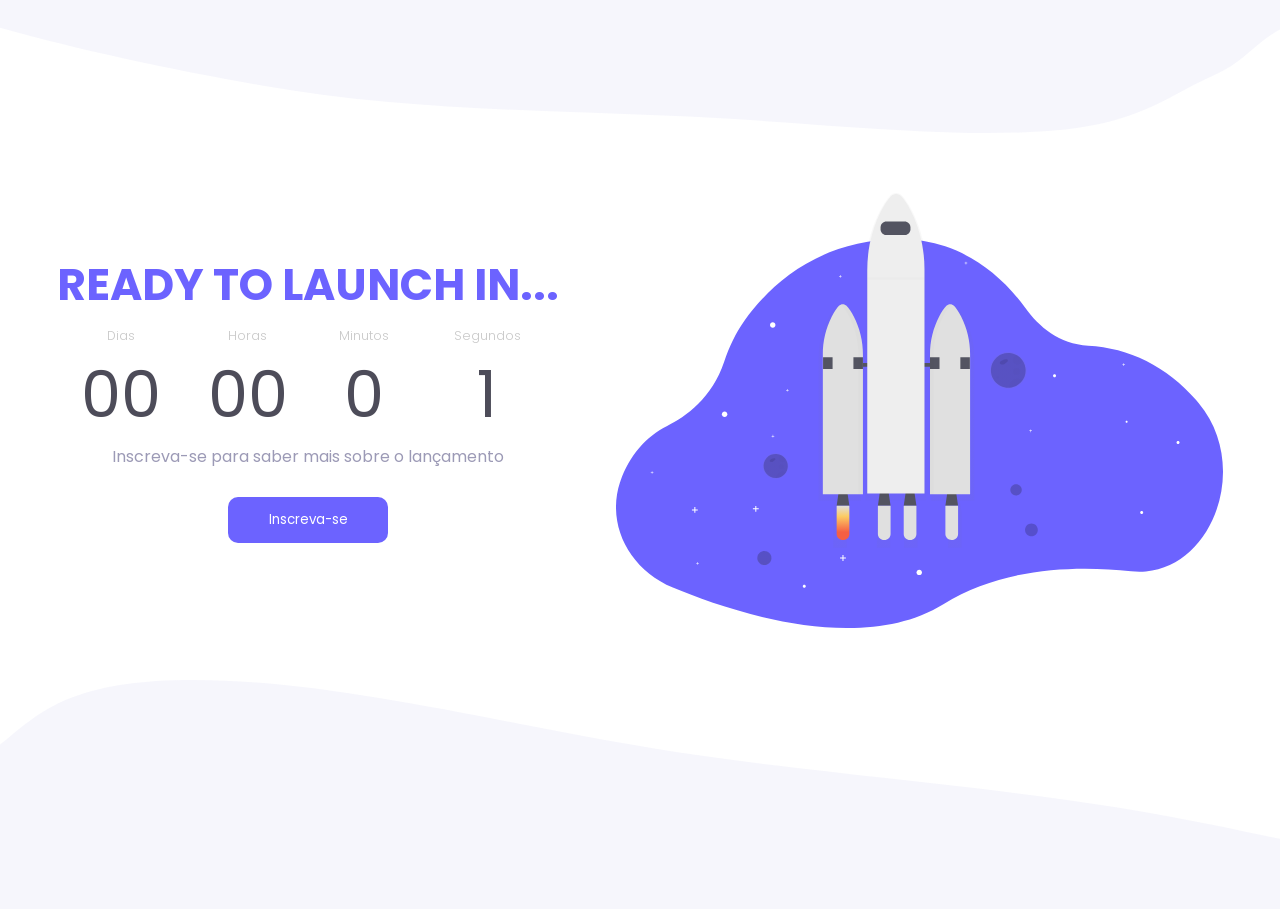
==== Challenges/countdown/index.html @ 74857f17 "countdownV1" ====
<!DOCTYPE html>
<html lang="en">
<head>
    <meta charset="UTF-8">
    <meta http-equiv="X-UA-Compatible" content="IE=edge">
    <meta name="viewport" content="width=device-width, initial-scale=1.0">
    <link rel="stylesheet" href="assets/css/main.css">
    <script defer src="assets/js/main.js"></script>

    <title>Countdown</title>
</head>
<body>
    <main class="container">

        <svg width="1366" height="133" viewBox="0 0 1366 133" fill="none" xmlns="http://www.w3.org/2000/svg">
            <path fill-rule="evenodd" clip-rule="evenodd" d="M1366 0H0V27.6503C79.0078 49.9323 172.154 69.6349 261.729 85.4662C372.219 104.994 481.981 108.913 592.365 112.854L592.365 112.854L592.366 112.854C635.236 114.385 678.2 115.919 721.337 118.372C749.93 119.998 779.133 122.067 808.302 124.134L808.302 124.134C896.408 130.376 984.192 136.596 1053.85 130.511C1119.23 124.8 1150.1 108.243 1181.04 91.6541C1191.39 86.1002 1201.76 80.5429 1213.42 75.3877C1230.71 67.7491 1241.26 58.8166 1251.75 49.9279C1265.59 38.2065 1279.34 26.5613 1308.34 18.0602C1324.57 13.3029 1344.23 9.33452 1366 5.86685V0Z" fill="#DDDBF2" fill-opacity="0.26"/>
        </svg>


        <section class="wrapper">

            <div class="contdown">
                <h1>Ready to launch in...</h1>

                    <table class="timer">
                        <tr class="timer-description">
                            <th>Dias</td>
                            <th>Horas</td>
                            <th>Minutos</td>
                            <th>Segundos</td>
                        </tr>

                        <tr>
                            <td id="day">00</td>
                            <td id="hour">00</td>
                            <td id="minute">00</td>
                            <td id="second">00</td>
                        </tr>
                    </table>

                <p>Inscreva-se para saber mais sobre o lançamento</p>

                <button>Inscreva-se</button>
            </div>

            <svg width="607" height="435" viewBox="0 0 607 435" fill="none" xmlns="http://www.w3.org/2000/svg">
                <g clip-path="url(#clip0)">
                <path d="M529.904 378.444C524.973 378.868 520.011 378.801 515.093 378.246C461.022 372.273 387.392 373.972 327.37 411.129C244.36 462.509 114.269 418.524 56.8832 394.594C13.0364 376.318 -9.72645 331.552 3.94626 289.533C4.13876 288.94 4.3366 288.347 4.54514 287.754C13.1487 262.783 30.1313 243.24 51.1618 232.881C69.4919 223.852 96.2544 204.998 108.163 168.771C113.082 153.812 119.83 139.739 128.594 127.473C152.063 94.6217 201.193 45.7001 285.689 46.0046C300.503 46.0763 315.207 48.563 329.22 53.3666C360.089 63.8754 387.969 85.2402 409.23 114.859C422.795 133.75 443.125 151.311 472.23 152.743C512.622 154.741 551.17 173.531 580.088 206.97C580.922 207.932 581.745 208.898 582.569 209.876C634.057 271.16 598.295 372.471 529.904 378.444Z" fill="#6C63FF"/>
                <g opacity="0.7">
                <path opacity="0.7" d="M148.362 372.434C152.438 372.434 155.742 369.133 155.742 365.061C155.742 360.989 152.438 357.688 148.362 357.688C144.287 357.688 140.983 360.989 140.983 365.061C140.983 369.133 144.287 372.434 148.362 372.434Z" fill="url(#paint0_linear)"/>
                </g>
                <path opacity="0.2" d="M148.363 372.102C152.255 372.102 155.41 368.95 155.41 365.061C155.41 361.172 152.255 358.019 148.363 358.019C144.47 358.019 141.315 361.172 141.315 365.061C141.315 368.95 144.47 372.102 148.363 372.102Z" fill="black"/>
                <path d="M108.606 223.981C110.113 223.981 111.333 222.761 111.333 221.256C111.333 219.751 110.113 218.531 108.606 218.531C107.1 218.531 105.879 219.751 105.879 221.256C105.879 222.761 107.1 223.981 108.606 223.981Z" fill="white"/>
                <path d="M303.243 382.12C304.749 382.12 305.97 380.9 305.97 379.395C305.97 377.89 304.749 376.67 303.243 376.67C301.737 376.67 300.516 377.89 300.516 379.395C300.516 380.9 301.737 382.12 303.243 382.12Z" fill="white"/>
                <path d="M188.279 394.808C189.121 394.808 189.803 394.126 189.803 393.285C189.803 392.445 189.121 391.763 188.279 391.763C187.438 391.763 186.755 392.445 186.755 393.285C186.755 394.126 187.438 394.808 188.279 394.808Z" fill="white"/>
                <path d="M525.686 321.081C526.527 321.081 527.21 320.399 527.21 319.558C527.21 318.718 526.527 318.036 525.686 318.036C524.844 318.036 524.162 318.718 524.162 319.558C524.162 320.399 524.844 321.081 525.686 321.081Z" fill="white"/>
                <path d="M438.527 184.312C439.369 184.312 440.051 183.63 440.051 182.79C440.051 181.949 439.369 181.267 438.527 181.267C437.685 181.267 437.003 181.949 437.003 182.79C437.003 183.63 437.685 184.312 438.527 184.312Z" fill="white"/>
                <path d="M562.046 251.094C562.888 251.094 563.57 250.412 563.57 249.571C563.57 248.73 562.888 248.049 562.046 248.049C561.205 248.049 560.522 248.73 560.522 249.571C560.522 250.412 561.205 251.094 562.046 251.094Z" fill="white"/>
                <path d="M156.731 134.76C158.237 134.76 159.458 133.54 159.458 132.035C159.458 130.531 158.237 129.311 156.731 129.311C155.225 129.311 154.004 130.531 154.004 132.035C154.004 133.54 155.225 134.76 156.731 134.76Z" fill="white"/>
                <path d="M81.7795 316.39H79.3519V313.965H78.3627V316.39H75.9351V317.379H78.3627V319.799H79.3519V317.379H81.7795V316.39Z" fill="white"/>
                <path d="M142.737 315.322H140.31V312.896H139.32V315.322H136.893V316.31H139.32V318.73H140.31V316.31H142.737V315.322Z" fill="white"/>
                <path d="M229.896 364.473H227.469V362.048H226.479V364.473H224.052V365.462H226.479V367.882H227.469V365.462H229.896V364.473Z" fill="white"/>
                <path d="M351.293 69.8323H350.186V68.7264H349.737V69.8323H348.63V70.2811H349.737V71.387H350.186V70.2811H351.293V69.8323Z" fill="white"/>
                <path d="M509.034 171.341H507.928V170.235H507.478V171.341H506.372V171.789H507.478V172.895H507.928V171.789H509.034V171.341Z" fill="white"/>
                <path d="M415.994 237.588H414.887V236.482H414.438V237.588H413.331V238.037H414.438V239.143H414.887V238.037H415.994V237.588Z" fill="white"/>
                <path d="M37.4141 279.26H36.3072V278.154H35.8581V279.26H34.7512V279.709H35.8581V280.814H36.3072V279.709H37.4141V279.26Z" fill="white"/>
                <path d="M82.865 370.083H81.7582V368.977H81.309V370.083H80.2021V370.532H81.309V371.637H81.7582V370.532H82.865V370.083Z" fill="white"/>
                <path d="M225.635 83.1886H224.528V82.0827H224.079V83.1886H222.972V83.6374H224.079V84.7433H224.528V83.6374H225.635V83.1886Z" fill="white"/>
                <path d="M158.26 242.93H157.153V241.825H156.704V242.93H155.597V243.379H156.704V244.485H157.153V243.379H158.26V242.93Z" fill="white"/>
                <path d="M172.698 196.985H171.591V195.879H171.142V196.985H170.035V197.433H171.142V198.539H171.591V197.433H172.698V196.985Z" fill="white"/>
                <g opacity="0.7">
                <path opacity="0.7" d="M400.049 303.013C403.451 303.013 406.209 300.257 406.209 296.858C406.209 293.459 403.451 290.703 400.049 290.703C396.647 290.703 393.889 293.459 393.889 296.858C393.889 300.257 396.647 303.013 400.049 303.013Z" fill="url(#paint1_linear)"/>
                </g>
                <path opacity="0.2" d="M400.049 302.559C403.2 302.559 405.754 300.006 405.754 296.858C405.754 293.71 403.2 291.158 400.049 291.158C396.898 291.158 394.343 293.71 394.343 296.858C394.343 300.006 396.898 302.559 400.049 302.559Z" fill="black"/>
                <path opacity="0.2" d="M415.411 343.359C418.934 343.359 421.79 340.506 421.79 336.986C421.79 333.466 418.934 330.612 415.411 330.612C411.888 330.612 409.032 333.466 409.032 336.986C409.032 340.506 411.888 343.359 415.411 343.359Z" fill="black"/>
                <g opacity="0.7">
                <path opacity="0.7" d="M358.244 164.032C358.288 150.642 355.077 137.442 348.887 125.566C345.951 119.988 343.272 116.526 341.208 114.394C340.42 113.562 339.39 112.998 338.264 112.782C337.138 112.565 335.972 112.707 334.931 113.187C334.098 113.482 333.346 113.967 332.733 114.603C329.947 117.488 327.429 121.302 325.247 125.357C318.738 137.516 315.362 151.103 315.424 164.892V173.162H310.114V76.9913C310.114 56.8393 305.601 36.9597 296.746 19.3293C292.554 10.9736 288.726 5.78066 285.79 2.59116C285.077 1.77946 284.2 1.1291 283.215 0.683544C282.231 0.237989 281.163 0.00750732 280.082 0.00750732C279.001 0.00750732 277.933 0.237989 276.949 0.683544C275.964 1.1291 275.087 1.77946 274.374 2.59116C270.396 6.91328 266.802 12.6298 263.68 18.7043C254.381 36.7193 249.659 57.1705 249.659 77.9102V173.125H245.071V164.454C245.13 150.674 241.754 137.097 235.249 124.946C233.051 120.891 230.532 117.076 227.763 114.191C226.958 113.338 225.901 112.764 224.746 112.554C223.591 112.345 222.4 112.51 221.346 113.027L221.539 113.128C220.867 113.427 220.259 113.851 219.747 114.378C217.689 116.515 215.01 119.972 212.074 125.55C205.884 137.426 202.672 150.626 202.717 164.016V307.73H219.1L217.293 319.542V354.873H230.693V319.542L228.902 307.725H245.05V176.833H249.638V307.158H262.722L260.846 319.542V354.873H274.246V319.542L272.369 307.142H290.014L288.127 319.542V354.873H301.527V319.542L299.65 307.142H310.098V176.849H315.408V307.939H319.713V307.741H333.947L332.161 319.542V354.873H345.561V319.542L343.769 307.725H358.244V164.032Z" fill="url(#paint2_linear)"/>
                </g>
                <path d="M233.35 312.672H220.662L222.929 297.28H231.083L233.35 312.672Z" fill="#535461"/>
                <g opacity="0.1">
                <path opacity="0.1" d="M222.298 303.392H231.714L231.083 299.091H222.929L222.298 303.392Z" fill="black"/>
                </g>
                <path d="M342.085 312.672H329.402L331.664 297.28H339.823L342.085 312.672Z" fill="#535461"/>
                <g opacity="0.1">
                <path opacity="0.1" d="M331.033 303.392H340.454L339.823 299.091H331.664L331.033 303.392Z" fill="black"/>
                </g>
                <path d="M274.577 312.672H261.894L264.155 297.28H272.315L274.577 312.672Z" fill="#535461"/>
                <g opacity="0.1">
                <path opacity="0.1" d="M263.524 303.392H272.946L272.315 299.091H264.155L263.524 303.392Z" fill="black"/>
                </g>
                <path d="M300.404 312.672H287.721L289.983 297.28H298.137L300.404 312.672Z" fill="#535461"/>
                <g opacity="0.1">
                <path opacity="0.1" d="M289.352 303.392H298.773L298.137 299.091H289.983L289.352 303.392Z" fill="black"/>
                </g>
                <path d="M323.964 170.08H233.351V173.702H323.964V170.08Z" fill="#535461"/>
                <path d="M337.968 112.872C337.489 112.343 336.905 111.921 336.253 111.632C335.601 111.343 334.895 111.194 334.182 111.194C333.469 111.194 332.763 111.343 332.111 111.632C331.459 111.921 330.875 112.343 330.396 112.872C327.76 115.682 325.375 119.395 323.295 123.343C317.125 135.224 313.934 148.424 313.996 161.809V301.164H354.1V161.222C354.15 148.207 351.114 135.366 345.24 123.749C342.454 118.321 339.92 114.923 337.968 112.872Z" fill="#E0E0E0"/>
                <path d="M222.966 112.872C223.445 112.343 224.029 111.921 224.681 111.632C225.333 111.343 226.039 111.194 226.752 111.194C227.465 111.194 228.171 111.343 228.823 111.632C229.475 111.921 230.059 112.343 230.538 112.872C233.179 115.682 235.559 119.395 237.644 123.343C243.812 135.225 247.003 148.425 246.943 161.809V301.164H206.839V161.222C206.789 148.207 209.825 135.366 215.699 123.749C218.48 118.321 221.015 114.923 222.966 112.872Z" fill="#E0E0E0"/>
                <path d="M207.069 164.192L216.587 164.24V175.962H207.069V164.192Z" fill="#535461"/>
                <path d="M237.425 164.192L246.943 164.24V175.962H237.425V164.192Z" fill="#535461"/>
                <path d="M313.997 164.192L323.509 164.24V175.962H313.997V164.192Z" fill="#535461"/>
                <path d="M344.353 164.192L353.865 164.24V175.962H344.353V164.192Z" fill="#535461"/>
                <g opacity="0.1">
                <path opacity="0.1" d="M237.644 123.162C235.559 119.213 233.179 115.5 230.538 112.69C229.792 111.864 228.795 111.305 227.701 111.099C226.606 110.894 225.475 111.053 224.479 111.552C225.053 111.838 225.571 112.223 226.009 112.69C228.645 115.5 231.03 119.213 233.11 123.162C239.28 135.042 242.471 148.243 242.409 161.628V300.972H246.943V161.633C247.004 148.247 243.813 135.045 237.644 123.162Z" fill="black"/>
                </g>
                <g opacity="0.1">
                <path opacity="0.1" d="M326.92 123.546C329 119.598 331.385 115.885 334.021 113.075C334.514 112.543 335.111 112.117 335.775 111.825C334.795 111.396 333.705 111.286 332.659 111.511C331.613 111.735 330.665 112.282 329.947 113.075C327.305 115.885 324.921 119.598 322.841 123.546C316.673 135.428 313.482 148.628 313.542 162.012V301.378H317.622V162.023C317.558 148.634 320.749 135.43 326.92 123.546Z" fill="black"/>
                </g>
                <path d="M227.18 347.078H226.832C225.196 347.078 223.626 346.428 222.469 345.272C221.312 344.116 220.662 342.548 220.662 340.913V312.672H233.35V340.913C233.35 342.548 232.7 344.116 231.543 345.272C230.386 346.428 228.816 347.078 227.18 347.078Z" fill="url(#paint3_linear)"/>
                <path d="M268.412 347.078H268.059C266.423 347.076 264.855 346.426 263.699 345.27C262.543 344.114 261.894 342.547 261.894 340.913V312.672H274.577V340.913C274.577 342.547 273.928 344.114 272.772 345.27C271.616 346.426 270.047 347.076 268.412 347.078Z" fill="url(#paint4_linear)"/>
                <path d="M294.234 347.078H293.875C292.242 347.074 290.676 346.422 289.522 345.266C288.369 344.111 287.721 342.545 287.721 340.913V312.672H300.404V340.913C300.404 342.548 299.754 344.116 298.597 345.272C297.44 346.428 295.87 347.078 294.234 347.078Z" fill="url(#paint5_linear)"/>
                <path d="M335.92 347.078H335.583C334.772 347.079 333.968 346.921 333.219 346.612C332.469 346.302 331.787 345.849 331.213 345.276C330.639 344.703 330.183 344.023 329.873 343.274C329.562 342.526 329.402 341.723 329.402 340.913V312.672H342.085V340.913C342.085 342.547 341.436 344.114 340.28 345.27C339.124 346.426 337.556 347.077 335.92 347.078Z" fill="url(#paint6_linear)"/>
                <path d="M285.501 3.60623C284.839 2.81863 284.012 2.1854 283.078 1.75097C282.145 1.31654 281.128 1.09143 280.098 1.09143C279.068 1.09143 278.051 1.31654 277.118 1.75097C276.184 2.1854 275.357 2.81863 274.695 3.60623C270.952 7.81615 267.53 13.3777 264.535 19.2973C255.734 36.8422 251.263 56.7591 251.263 76.9539V300.598H308.478V76.0564C308.478 56.4332 304.2 37.0559 295.837 19.9063C291.907 11.7696 288.287 6.71024 285.501 3.60623Z" fill="#EEEEEE"/>
                <path d="M288.549 28.449H270.454C267.206 28.449 264.573 31.0802 264.573 34.3258V36.2438C264.573 39.4895 267.206 42.1206 270.454 42.1206H288.549C291.798 42.1206 294.431 39.4895 294.431 36.2438V34.3258C294.431 31.0802 291.798 28.449 288.549 28.449Z" fill="#535461"/>
                <g opacity="0.1">
                <path opacity="0.1" d="M308.206 84.5991H251.574V86.7949H308.206V84.5991Z" fill="black"/>
                </g>
                <path d="M406.941 166.329C405.456 164.381 403.598 162.746 401.476 161.521C399.038 160.116 396.309 159.29 393.5 159.107C390.691 158.925 387.878 159.39 385.277 160.467C382.677 161.543 380.36 163.203 378.504 165.318C376.648 167.433 375.304 169.945 374.575 172.662C373.847 175.378 373.753 178.226 374.302 180.984C374.85 183.743 376.027 186.338 377.739 188.57C379.452 190.802 381.656 192.61 384.18 193.855C386.704 195.1 389.48 195.749 392.295 195.751C392.686 195.751 393.076 195.751 393.456 195.708C396.764 195.499 399.954 194.399 402.686 192.525C405.419 190.65 407.593 188.071 408.976 185.062C410.36 182.052 410.902 178.724 410.544 175.432C410.187 172.139 408.944 169.005 406.946 166.361L406.941 166.329Z" fill="url(#paint7_linear)"/>
                <path opacity="0.2" d="M409.641 177.378C409.641 181.785 407.959 186.028 404.94 189.241C401.92 192.455 397.789 194.398 393.386 194.677C393.028 194.677 392.659 194.714 392.29 194.714C389.626 194.716 386.998 194.105 384.609 192.929C382.22 191.753 380.134 190.044 378.512 187.933C376.89 185.822 375.776 183.367 375.256 180.757C374.736 178.148 374.825 175.453 375.514 172.883C376.203 170.313 377.476 167.935 379.232 165.935C380.988 163.935 383.182 162.365 385.643 161.348C388.104 160.331 390.766 159.893 393.424 160.068C396.081 160.244 398.663 161.028 400.968 162.36C402.978 163.525 404.734 165.08 406.134 166.933C408.414 169.938 409.646 173.607 409.641 177.378Z" fill="black"/>
                <path opacity="0.1" d="M388.017 166.377C387.12 166.763 386.255 167.218 385.429 167.74C384.878 168.04 384.404 168.465 384.044 168.979C383.866 169.238 383.768 169.544 383.762 169.858C383.756 170.173 383.843 170.482 384.012 170.747C384.435 171.324 385.247 171.41 385.964 171.453C386.716 171.548 387.481 171.472 388.199 171.228C388.684 170.989 389.125 170.669 389.504 170.283L390.996 168.931C391.53 168.461 392.065 167.814 391.856 167.152C391.733 166.915 391.553 166.713 391.331 166.564C391.11 166.415 390.855 166.323 390.589 166.297C389.303 166.047 387.97 166.281 386.846 166.954" fill="black"/>
                <g opacity="0.1">
                <path opacity="0.1" d="M381.788 185.135C382.293 185.135 382.702 184.726 382.702 184.221C382.702 183.717 382.293 183.308 381.788 183.308C381.283 183.308 380.874 183.717 380.874 184.221C380.874 184.726 381.283 185.135 381.788 185.135Z" fill="black"/>
                </g>
                <g opacity="0.1">
                <path opacity="0.1" d="M400.353 181.785C402.202 181.785 403.701 180.288 403.701 178.441C403.701 176.594 402.202 175.096 400.353 175.096C398.504 175.096 397.006 176.594 397.006 178.441C397.006 180.288 398.504 181.785 400.353 181.785Z" fill="black"/>
                </g>
                <g opacity="0.1">
                <path opacity="0.1" d="M406.166 166.933C406.156 167.807 405.895 168.66 405.414 169.391C404.933 170.121 404.251 170.698 403.451 171.053C402.651 171.407 401.766 171.525 400.901 171.391C400.036 171.257 399.228 170.878 398.573 170.298C397.918 169.719 397.443 168.963 397.205 168.122C396.967 167.28 396.976 166.388 397.232 165.552C397.487 164.715 397.977 163.97 398.645 163.404C399.312 162.838 400.128 162.475 400.995 162.36C403.007 163.524 404.765 165.079 406.166 166.933Z" fill="black"/>
                </g>
                <g opacity="0.1">
                <path opacity="0.1" d="M406.476 187.357C404.983 189.48 403.032 191.24 400.766 192.507C398.5 193.774 395.978 194.516 393.386 194.677C393.386 194.436 393.354 194.196 393.354 193.95C393.355 192.429 393.78 190.937 394.579 189.643C395.379 188.348 396.523 187.301 397.883 186.617C399.244 185.933 400.767 185.641 402.285 185.772C403.802 185.902 405.253 186.451 406.476 187.357Z" fill="black"/>
                </g>
                <path d="M169.912 265.3C168.876 263.932 167.578 262.784 166.094 261.923C164.39 260.924 162.478 260.332 160.508 260.193C158.537 260.053 156.561 260.37 154.733 261.118C152.905 261.867 151.275 263.027 149.969 264.508C148.663 265.989 147.718 267.752 147.205 269.658C146.693 271.564 146.628 273.563 147.016 275.498C147.404 277.434 148.233 279.254 149.44 280.816C150.647 282.379 152.199 283.642 153.975 284.507C155.75 285.372 157.702 285.816 159.677 285.804C159.95 285.804 160.212 285.804 160.49 285.778C162.794 285.623 165.013 284.849 166.914 283.54C168.815 282.23 170.327 280.432 171.291 278.335C172.254 276.238 172.634 273.921 172.389 271.626C172.145 269.332 171.285 267.147 169.901 265.3H169.912Z" fill="url(#paint8_linear)"/>
                <path opacity="0.2" d="M171.794 273.009C171.793 276.084 170.62 279.044 168.513 281.286C166.407 283.528 163.524 284.883 160.452 285.078C160.201 285.078 159.918 285.078 159.688 285.078C157.831 285.077 155.999 284.65 154.334 283.829C152.669 283.009 151.216 281.816 150.086 280.344C148.955 278.873 148.179 277.161 147.817 275.341C147.455 273.522 147.517 271.644 147.997 269.852C148.478 268.06 149.364 266.403 150.588 265.008C151.812 263.613 153.341 262.518 155.056 261.808C156.771 261.098 158.627 260.792 160.48 260.912C162.333 261.033 164.133 261.578 165.741 262.506C167.145 263.322 168.371 264.412 169.345 265.711C170.939 267.81 171.799 270.374 171.794 273.009Z" fill="black"/>
                <path opacity="0.1" d="M156.704 265.337C156.079 265.603 155.476 265.919 154.902 266.283C154.52 266.496 154.189 266.792 153.934 267.148C153.816 267.332 153.752 267.546 153.752 267.765C153.752 267.984 153.816 268.198 153.934 268.382C154.112 268.557 154.325 268.692 154.56 268.777C154.794 268.862 155.044 268.895 155.293 268.874C155.818 268.942 156.352 268.889 156.854 268.719C157.194 268.551 157.503 268.327 157.768 268.056L158.806 267.116C159.169 266.785 159.565 266.336 159.405 265.877C159.323 265.708 159.198 265.565 159.043 265.46C158.889 265.355 158.709 265.292 158.522 265.278C157.627 265.103 156.699 265.267 155.918 265.738" fill="black"/>
                <g opacity="0.1">
                <path opacity="0.1" d="M152.357 278.416C152.708 278.416 152.993 278.131 152.993 277.78C152.993 277.429 152.708 277.144 152.357 277.144C152.005 277.144 151.72 277.429 151.72 277.78C151.72 278.131 152.005 278.416 152.357 278.416Z" fill="black"/>
                </g>
                <g opacity="0.1">
                <path opacity="0.1" d="M165.313 276.086C166.604 276.086 167.65 275.041 167.65 273.752C167.65 272.462 166.604 271.417 165.313 271.417C164.022 271.417 162.976 272.462 162.976 273.752C162.976 275.041 164.022 276.086 165.313 276.086Z" fill="black"/>
                </g>
                <g opacity="0.1">
                <path opacity="0.1" d="M169.35 265.722C169.345 266.338 169.163 266.939 168.825 267.454C168.487 267.969 168.008 268.376 167.445 268.626C166.882 268.876 166.258 268.959 165.649 268.864C165.04 268.769 164.471 268.502 164.011 268.092C163.55 267.683 163.217 267.15 163.052 266.557C162.886 265.964 162.895 265.336 163.078 264.747C163.26 264.159 163.609 263.636 164.081 263.24C164.553 262.845 165.129 262.593 165.741 262.516C167.147 263.332 168.375 264.422 169.35 265.722Z" fill="black"/>
                </g>
                <g opacity="0.1">
                <path opacity="0.1" d="M169.585 279.97C168.544 281.451 167.182 282.68 165.601 283.564C164.02 284.448 162.261 284.965 160.452 285.078C160.452 284.912 160.452 284.741 160.452 284.544C160.453 283.482 160.749 282.442 161.307 281.538C161.865 280.635 162.663 279.904 163.612 279.427C164.561 278.95 165.624 278.746 166.683 278.837C167.741 278.928 168.753 279.311 169.607 279.944L169.585 279.97Z" fill="black"/>
                </g>
                <path d="M510.601 229.766C511.144 229.766 511.585 229.326 511.585 228.783C511.585 228.241 511.144 227.8 510.601 227.8C510.058 227.8 509.617 228.241 509.617 228.783C509.617 229.326 510.058 229.766 510.601 229.766Z" fill="white"/>
                </g>
                <defs>
                <linearGradient id="paint0_linear" x1="148.362" y1="372.434" x2="148.362" y2="357.694" gradientUnits="userSpaceOnUse">
                <stop stop-color="#808080" stop-opacity="0.25"/>
                <stop offset="0.54" stop-color="#808080" stop-opacity="0.12"/>
                <stop offset="1" stop-color="#808080" stop-opacity="0.1"/>
                </linearGradient>
                <linearGradient id="paint1_linear" x1="9611.01" y1="7271.99" x2="9611.01" y2="6988.51" gradientUnits="userSpaceOnUse">
                <stop stop-color="#808080" stop-opacity="0.25"/>
                <stop offset="0.54" stop-color="#808080" stop-opacity="0.12"/>
                <stop offset="1" stop-color="#808080" stop-opacity="0.1"/>
                </linearGradient>
                <linearGradient id="paint2_linear" x1="86821.3" y1="250946" x2="86821.3" y2="15220.2" gradientUnits="userSpaceOnUse">
                <stop stop-color="#808080" stop-opacity="0.25"/>
                <stop offset="0.54" stop-color="#808080" stop-opacity="0.12"/>
                <stop offset="1" stop-color="#808080" stop-opacity="0.1"/>
                </linearGradient>
                <linearGradient id="paint3_linear" x1="227.009" y1="312.672" x2="227.009" y2="347.078" gradientUnits="userSpaceOnUse">
                <stop stop-color="#E0E0E0"/>
                <stop offset="0.31" stop-color="#FCCC63"/>
                <stop offset="0.77" stop-color="#F55F44"/>
                </linearGradient>
                <linearGradient id="paint4_linear" x1="7035.5" y1="21924.4" x2="7035.5" y2="24140.1" gradientUnits="userSpaceOnUse">
                <stop stop-color="#E0E0E0"/>
                <stop offset="0.31" stop-color="#FCCC63"/>
                <stop offset="0.77" stop-color="#F55F44"/>
                </linearGradient>
                <linearGradient id="paint5_linear" x1="7673.96" y1="21924.4" x2="7673.96" y2="24140.1" gradientUnits="userSpaceOnUse">
                <stop stop-color="#E0E0E0"/>
                <stop offset="0.31" stop-color="#FCCC63"/>
                <stop offset="0.77" stop-color="#F55F44"/>
                </linearGradient>
                <linearGradient id="paint6_linear" x1="8704.3" y1="21924.4" x2="8704.3" y2="24140.2" gradientUnits="userSpaceOnUse">
                <stop stop-color="#E0E0E0"/>
                <stop offset="0.31" stop-color="#FCCC63"/>
                <stop offset="0.77" stop-color="#F55F44"/>
                </linearGradient>
                <linearGradient id="paint7_linear" x1="28489.3" y1="15170.4" x2="28489.3" y2="12651.8" gradientUnits="userSpaceOnUse">
                <stop stop-color="#808080" stop-opacity="0.25"/>
                <stop offset="0.54" stop-color="#808080" stop-opacity="0.12"/>
                <stop offset="1" stop-color="#808080" stop-opacity="0.1"/>
                </linearGradient>
                <linearGradient id="paint8_linear" x1="8652.98" y1="15078.6" x2="8652.98" y2="13850" gradientUnits="userSpaceOnUse">
                <stop stop-color="#808080" stop-opacity="0.25"/>
                <stop offset="0.54" stop-color="#808080" stop-opacity="0.12"/>
                <stop offset="1" stop-color="#808080" stop-opacity="0.1"/>
                </linearGradient>
                <clipPath id="clip0">
                <rect width="607" height="435" fill="white"/>
                </clipPath>
                </defs>
            </svg>

        </section>    


        <svg width="1366" height="229" viewBox="0 0 1366 229" fill="none" xmlns="http://www.w3.org/2000/svg">
            <path fill-rule="evenodd" clip-rule="evenodd" d="M1366 176.569C1347.5 172.74 1329.08 168.973 1310.99 165.273C1278.27 158.581 1246.6 152.104 1217.39 145.862C1110.52 123.024 998.866 110.59 885.94 98.0154C824.929 91.2213 763.545 84.3858 702.342 75.8455C640.836 67.2627 577.857 55.1053 515.316 43.0324C395.552 19.9134 277.395 -2.89553 174.259 0.300998C75.035 3.37627 42.9722 29.5511 10.2842 56.2362L10.2839 56.2365L10.2837 56.2367C6.88785 59.0089 3.4853 61.7866 0 64.5445V229H1366V176.569Z" fill="#DDDBF2" fill-opacity="0.26"/>
        </svg>
    </main>
</body>
</html>
---- Challenges/countdown/assets/css/main.css ----
@import url('https://fonts.googleapis.com/css2?family=Poppins:wght@300;400;500&display=swap');
/* geral */
*{
    margin: 0;
    padding: 0;
    box-sizing: border-box;
    font-family: 'Poppins', sans-serif;
}
:root {
    --black: #4D4C59;
    --purple: #6C63FF;
    --light-grey: #C8C8C8;
    --text-color: #9C9AB6;
  }

body{
    overflow-x: hidden;
    width: 100%;
    height: 100vh;
}
h1{
    color: var(--purple);
    text-transform: uppercase;
    font-size: 2.75rem;
}
p{
    color: var(--text-color);
    font-weight: 400;
}
/* main */

.container{
    width: 100%;
    height: 100%;
    margin: 0 auto;
}

.wrapper{
    display: flex;
    height: 100%;
    max-height: 60vh;
    justify-content: space-evenly;
    align-items: center;
}
.contdown{
    height: 100%;
    display: flex;
    flex-direction: column;
    align-items: center;
    padding-top: 7rem;
}
/* table */

.timer{
    width: 100%;
    margin-top: .5rem;
}
th{
    text-align: center;
    font-size: .8rem;
    color: var(--light-grey);
    font-weight: 300;
}
td{
    font-size: 4rem;
    text-align: center;
    color: var(--black);
    max-width: 60px;
}

/* subscribe */

button{
    width: 160px;
    height: 46px;
    background-color: var(--purple);
    border: none;
    color: white;
    font-weight: 400;
    border-radius: 10px;
    cursor: pointer;
    margin-top: 1.75rem;
}
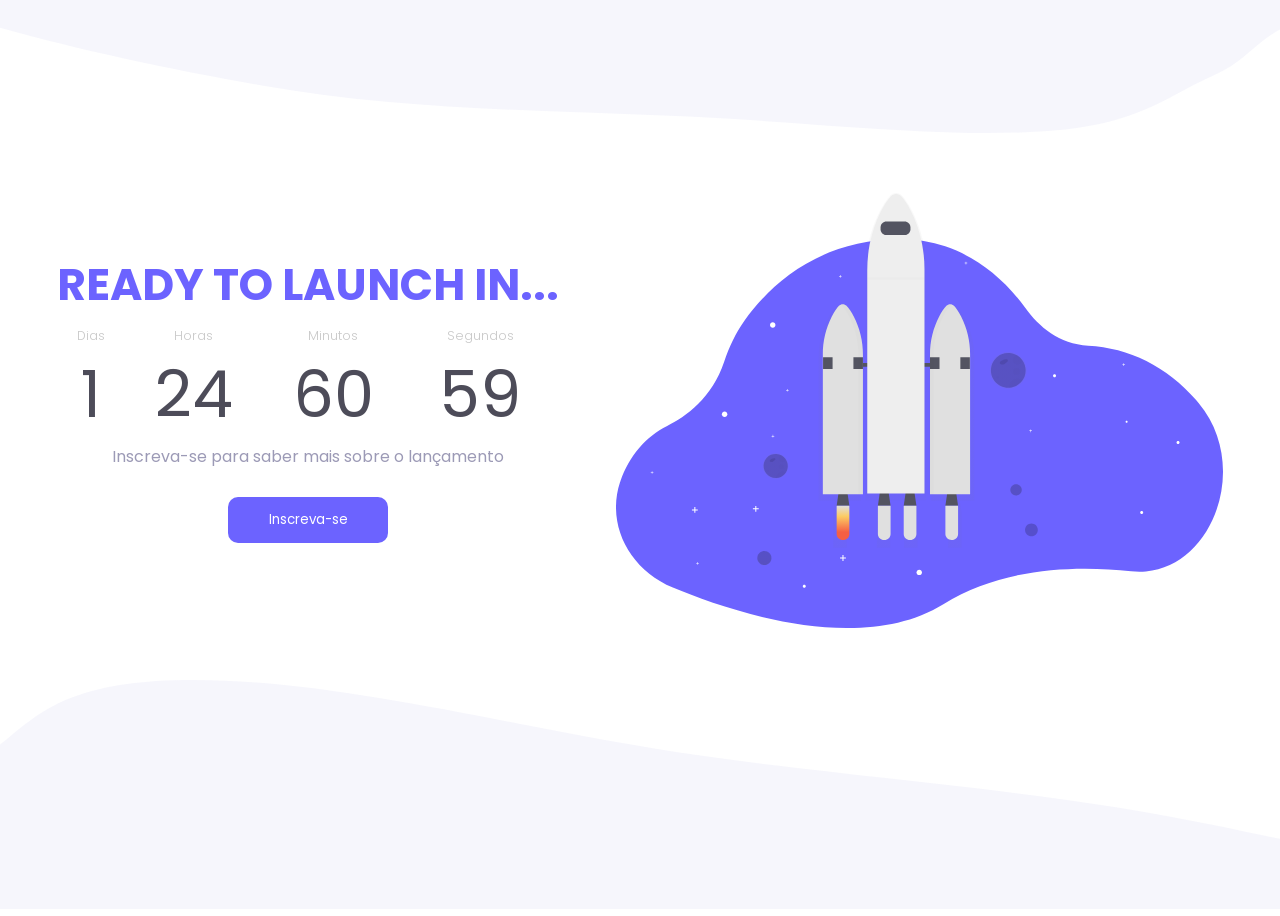
==== commit d8697646: "countdown" ====
--- a/Challenges/countdown/index.html
+++ b/Challenges/countdown/index.html
@@ -31,10 +31,10 @@
                         </tr>
 
                         <tr>
-                            <td id="day">00</td>
-                            <td id="hour">00</td>
-                            <td id="minute">00</td>
-                            <td id="second">00</td>
+                            <td id="day">1</td>
+                            <td id="hour">24</td>
+                            <td id="minute">60</td>
+                            <td id="second">60</td>
                         </tr>
                     </table>
 
